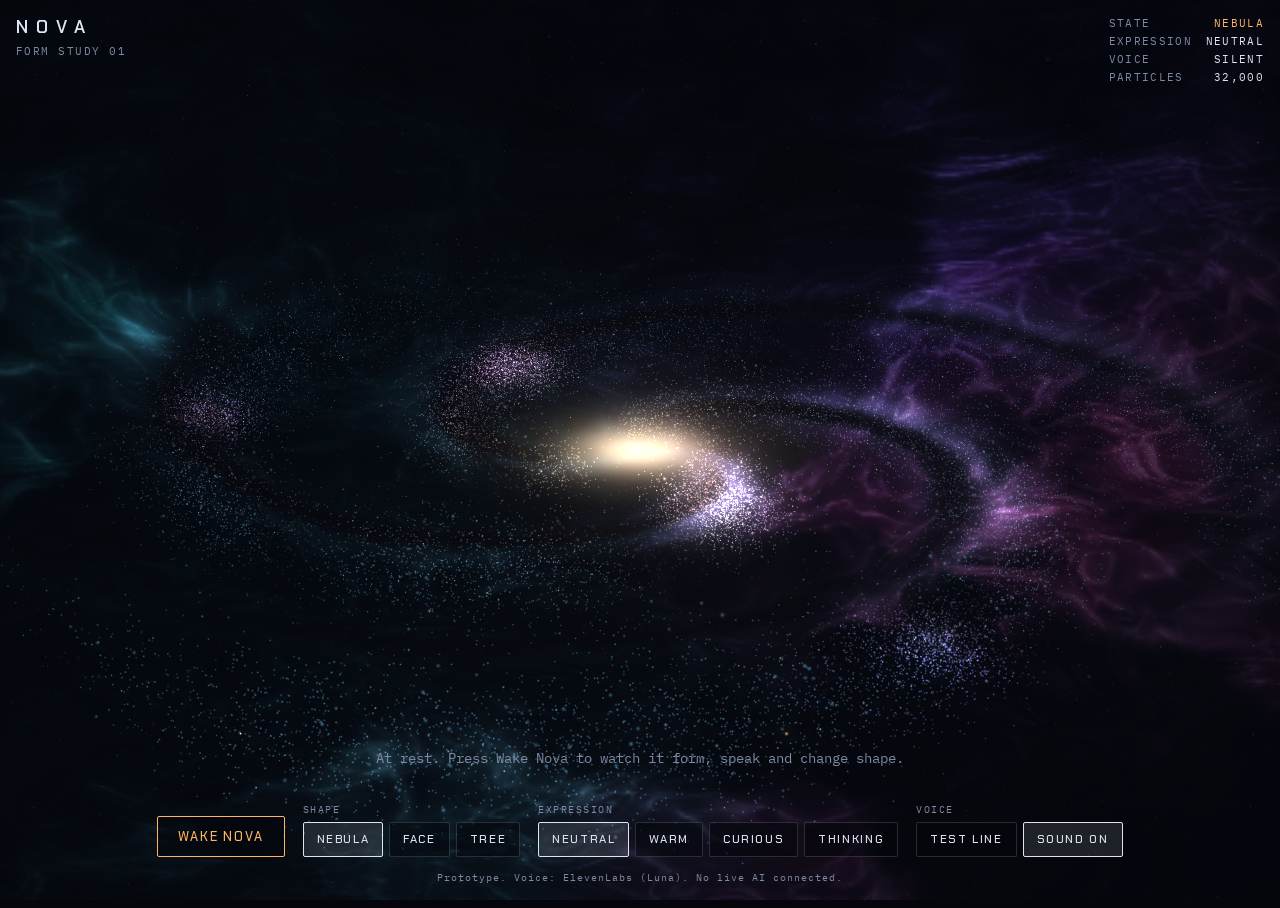
==== index.html @ ddd94b70 "Restore Luna as the voice" ====
<!doctype html>
<html lang="en">
<head>
<meta charset="utf-8">
<meta name="viewport" content="width=device-width, initial-scale=1, viewport-fit=cover">
<title>Nova</title>
<link rel="stylesheet" href="./css/nova.css">
<script type="importmap">
{
  "imports": {
    "three": "./js/vendor/three.module.js",
    "three/addons/": "./js/vendor/addons/"
  }
}
</script>
<script type="module" src="./js/main.js"></script>
</head>
<body>

<canvas id="stage" aria-label="Nova, a cloud of light particles"></canvas>

<header class="hud">
  <p class="mark">NOVA<small>Form study 01</small></p>
  <dl class="readout">
    <div><dt>State</dt><dd id="r-state" class="live">Nebula</dd></div>
    <div><dt>Expression</dt><dd id="r-expr">Neutral</dd></div>
    <div><dt>Voice</dt><dd id="r-voice">Loading</dd></div>
    <div><dt>Particles</dt><dd id="r-n">0</dd></div>
  </dl>
</header>

<section class="bottom">
  <p class="caption rest" id="caption" aria-live="polite">At rest. Press Wake Nova to watch it form, speak and change shape.</p>
  <div class="dock">
    <button id="wake" class="primary" disabled>Wake Nova</button>
    <div class="group" role="group" aria-label="Shape">
      <span>Shape</span>
      <div class="row">
        <button data-mode="nebula" aria-pressed="true">Nebula</button>
        <button data-mode="face" aria-pressed="false">Face</button>
        <button data-mode="tree" aria-pressed="false">Tree</button>
      </div>
    </div>
    <div class="group" role="group" aria-label="Expression">
      <span>Expression</span>
      <div class="row">
        <button data-expr="neutral" aria-pressed="true">Neutral</button>
        <button data-expr="warm" aria-pressed="false">Warm</button>
        <button data-expr="curious" aria-pressed="false">Curious</button>
        <button data-expr="thinking" aria-pressed="false">Thinking</button>
      </div>
    </div>
    <div class="group" role="group" aria-label="Voice">
      <span>Voice</span>
      <div class="row">
        <button id="line" disabled>Test line</button>
        <button id="sound" aria-pressed="true">Sound on</button>
      </div>
    </div>
  </div>
  <p class="note">Prototype. Voice: ElevenLabs (Luna). No live AI connected.</p>
</section>

</body>
</html>
---- css/nova.css ----
@font-face {
  font-family: 'Chakra Petch';
  font-style: normal;
  font-weight: 500;
  font-display: swap;
  src: url('../assets/fonts/chakra-petch-latin-500-normal.woff2') format('woff2');
}

@font-face {
  font-family: 'Chakra Petch';
  font-style: normal;
  font-weight: 600;
  font-display: swap;
  src: url('../assets/fonts/chakra-petch-latin-600-normal.woff2') format('woff2');
}

@font-face {
  font-family: 'IBM Plex Mono';
  font-style: normal;
  font-weight: 400;
  font-display: swap;
  src: url('../assets/fonts/ibm-plex-mono-latin-400-normal.woff2') format('woff2');
}

@font-face {
  font-family: 'IBM Plex Mono';
  font-style: normal;
  font-weight: 500;
  font-display: swap;
  src: url('../assets/fonts/ibm-plex-mono-latin-500-normal.woff2') format('woff2');
}

/* Layout: full-bleed WebGL stage; HUD pinned top, caption + dock stacked at the bottom. Single deliberate dark look (deep space). */
:root {
  --void: #04060c;
  --ink: #dce6f3;
  --dim: #7d8aa3;
  --ember: #ffb562;
  --rule: rgba(220, 230, 243, 0.16);
  --veil: rgba(4, 6, 12, 0.55);
  --display: 'Chakra Petch', 'Avenir Next Condensed', 'Arial Narrow', sans-serif;
  --mono: 'IBM Plex Mono', ui-monospace, Menlo, Consolas, monospace;
  color-scheme: dark;
}
html, body { height: 100%; }
body { background: var(--void); color: var(--ink); font-family: var(--mono); overflow: hidden; }
#stage { position: fixed; inset: 0; width: 100%; height: 100%; display: block; }

.hud {
  position: fixed; left: 0; right: 0;
  top: env(safe-area-inset-top, 0px);
  padding: 16px;
  display: flex; justify-content: space-between; align-items: flex-start; gap: 16px; flex-wrap: wrap;
  pointer-events: none;
}
.mark { font-family: var(--display); font-weight: 600; font-size: 1.1rem; letter-spacing: 0.45em; margin: 0; }
.mark small { display: block; margin-top: 6px; font-family: var(--mono); font-weight: 400; font-size: 0.66rem; letter-spacing: 0.14em; color: var(--dim); text-transform: uppercase; }
.readout { display: grid; grid-template-columns: auto auto; gap: 4px 14px; margin: 0; font-size: 0.68rem; letter-spacing: 0.12em; text-transform: uppercase; }
.readout div { display: contents; }
.readout dt { color: var(--dim); }
.readout dd { margin: 0; text-align: right; font-variant-numeric: tabular-nums; }
.readout dd.live { color: var(--ember); }

.bottom {
  position: fixed; left: 0; right: 0; bottom: 0;
  padding: 0 16px calc(env(safe-area-inset-bottom, 0px) + 16px);
  display: flex; flex-direction: column; align-items: center; gap: 14px;
  pointer-events: none;
}
.caption {
  margin: 0; max-width: 38rem; min-height: 3em;
  text-align: center; font-size: 1rem; line-height: 1.5; text-wrap: balance;
  color: var(--ink);
}
.caption .w { opacity: 0.2; transition: opacity 0.12s linear; }
.caption .w.on { opacity: 1; }
.caption.rest { color: var(--dim); font-size: 0.85rem; }

.dock { display: flex; flex-wrap: wrap; justify-content: center; align-items: flex-end; gap: 10px 18px; pointer-events: auto; }
.group { display: flex; flex-direction: column; gap: 6px; }
.group > span { font-size: 0.6rem; letter-spacing: 0.16em; text-transform: uppercase; color: var(--dim); }
.row { display: flex; flex-wrap: wrap; gap: 6px; }
button {
  font-family: var(--display); font-weight: 500; font-size: 0.72rem; letter-spacing: 0.14em; text-transform: uppercase;
  color: var(--ink); background: var(--veil); border: 1px solid var(--rule); border-radius: 2px;
  padding: 9px 13px; cursor: pointer;
  transition: border-color 0.15s, background 0.15s, color 0.15s;
}
button:hover { border-color: var(--ink); }
button:focus-visible { outline: 2px solid var(--ember); outline-offset: 2px; }
button[aria-pressed="true"] { background: rgba(220, 230, 243, 0.12); border-color: var(--ink); }
button.primary { color: var(--ember); border-color: var(--ember); padding: 11px 20px; font-size: 0.8rem; }
button.primary:hover { background: rgba(255, 181, 98, 0.1); }
.note { margin: 0; font-size: 0.62rem; letter-spacing: 0.1em; color: var(--dim); text-align: center; }

@media (max-width: 560px) {
  .dock { gap: 10px; }
  button { padding: 8px 10px; font-size: 0.66rem; }
  .caption { font-size: 0.92rem; }
}

.tuning {
  position: fixed; z-index: 2;
  top: calc(env(safe-area-inset-top, 0px) + 120px); right: 16px;
  width: 246px; max-width: calc(100vw - 32px);
  border: 1px solid var(--rule); border-radius: 3px;
  background: rgba(4, 6, 12, 0.9); color: var(--ink);
  font-family: var(--mono); font-size: 0.65rem;
}
.tuning > summary {
  padding: 11px 12px; cursor: pointer;
  font-family: var(--display); font-size: 0.75rem;
  letter-spacing: 0.12em; text-transform: uppercase;
}
.tuning > summary::marker { color: var(--ember); }
.tuning > summary:focus-visible,
.tuning input:focus-visible,
.tuning select:focus-visible,
.tuning textarea:focus-visible { outline: 2px solid var(--ember); outline-offset: 2px; }
.tuning-content {
  padding: 0 12px 12px; display: grid; gap: 10px;
  max-height: calc(100dvh - 310px); overflow-y: auto;
  overscroll-behavior: contain;
}
.tuning-control {
  display: grid; grid-template-columns: 1fr auto; gap: 4px 12px;
  align-items: center;
}
.tuning-control output { color: var(--ember); font-variant-numeric: tabular-nums; }
.tuning-control input {
  grid-column: 1 / -1; width: 100%; margin: 0;
  accent-color: var(--ember); cursor: pointer;
}
.tuning-json {
  box-sizing: border-box; display: block; width: 100%; height: 142px;
  resize: none; padding: 8px; border: 1px solid var(--rule); border-radius: 2px;
  background: var(--veil); color: var(--dim);
  font: 0.6rem/1.5 var(--mono); white-space: pre;
}
.tuning-footer { display: flex; align-items: center; gap: 10px; }
.tuning-footer button { padding: 6px 10px; font-size: 0.65rem; }
.tuning-status { color: var(--dim); font-size: 0.6rem; }
.speech-lab { display: grid; grid-template-columns: 1fr auto; gap: 7px; align-items: center; }
.speech-lab label, .speech-lab .tuning-status { grid-column: 1 / -1; }
.speech-lab select {
  min-width: 0; width: 100%; padding: 6px; border: 1px solid var(--rule); border-radius: 2px;
  background: var(--veil); color: var(--ink); font: 0.6rem var(--mono);
}
.speech-lab button { padding: 6px 10px; font-size: 0.65rem; }
.speech-lab button:disabled, .speech-lab select:disabled { opacity: 0.5; cursor: default; }

@media (max-width: 560px) {
  .tuning { right: 12px; width: 220px; max-width: calc(100vw - 24px); }
  .tuning > summary { padding: 9px 10px; font-size: 0.68rem; }
  .tuning-content { max-height: min(290px, calc(100dvh - 350px)); gap: 7px; padding: 0 10px 10px; }
  .tuning-json { height: 110px; }
}
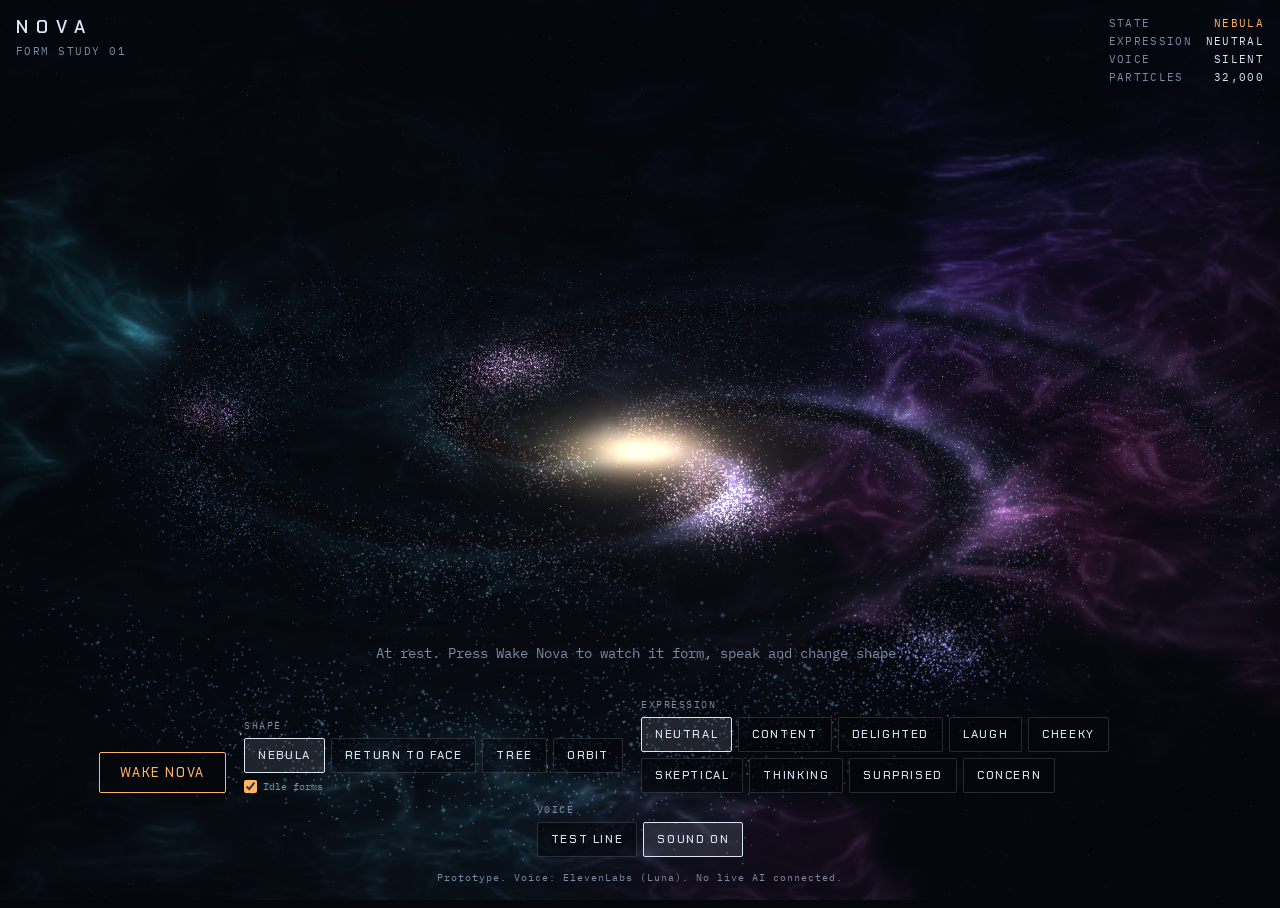
==== commit 3e3ba4ab: "Add orbital idle form with interruptible face return" ====
--- a/index.html
+++ b/index.html
@@ -37,9 +37,11 @@
       <span>Shape</span>
       <div class="row">
         <button data-mode="nebula" aria-pressed="true">Nebula</button>
-        <button data-mode="face" aria-pressed="false">Face</button>
+        <button data-mode="face" aria-pressed="false">Return to face</button>
         <button data-mode="tree" aria-pressed="false">Tree</button>
+        <button data-mode="orbit" aria-pressed="false">Orbit</button>
       </div>
+      <label class="idle-forms-toggle"><input id="idle-forms" type="checkbox" checked> Idle forms</label>
     </div>
     <div class="group" role="group" aria-label="Expression">
       <span>Expression</span>
--- a/css/nova.css
+++ b/css/nova.css
@@ -72,6 +72,19 @@
   text-align: center; font-size: 1rem; line-height: 1.5; text-wrap: balance;
   color: var(--ink);
 }
+/* The orbital preview leaves the form clear, including on narrow screens. */
+.orbit-preview .caption,
+.orbit-preview .note,
+.orbit-preview #wake,
+.orbit-preview .group[aria-label="Expression"],
+.orbit-preview .group[aria-label="Voice"],
+.orbit-preview [data-mode="nebula"],
+.orbit-preview [data-mode="tree"] { display: none; }
+.orbit-preview .group[aria-label="Shape"] { align-items: center; gap: 10px; }
+.orbit-preview .group[aria-label="Shape"] > span { display: none; }
+
+/* Keep live speech text clear of the face; retain connection/status messages. */
+.live-chat .caption:not(.rest) { display: none; }
 .caption .w { opacity: 0.2; transition: opacity 0.12s linear; }
 .caption .w.on { opacity: 1; }
 .caption.rest { color: var(--dim); font-size: 0.85rem; }
@@ -80,6 +93,19 @@
 .group { display: flex; flex-direction: column; gap: 6px; }
 .group > span { font-size: 0.6rem; letter-spacing: 0.16em; text-transform: uppercase; color: var(--dim); }
 .row { display: flex; flex-wrap: wrap; gap: 6px; }
+.idle-forms-toggle { display: flex; align-items: center; gap: 6px; font-size: 0.65rem; color: var(--dim); }
+.idle-forms-toggle input { margin: 0; accent-color: var(--ember); }
+.idle-forms-toggle input:focus-visible { outline: 2px solid var(--ember); outline-offset: 3px; }
+.live-group input {
+  box-sizing: border-box; width: 150px; min-width: 0; padding: 9px;
+  font: 0.72rem var(--mono); color: var(--ink); background: var(--veil);
+  border: 1px solid var(--rule); border-radius: 2px;
+}
+.live-group input:focus-visible { outline: 2px solid var(--ember); outline-offset: 2px; }
+.live-group button:disabled { opacity: 0.5; cursor: default; }
+.live-capture { align-items: center; }
+.live-capture label { display: flex; align-items: center; gap: 6px; }
+.live-capture input { width: auto; padding: 0; }
 button {
   font-family: var(--display); font-weight: 500; font-size: 0.72rem; letter-spacing: 0.14em; text-transform: uppercase;
   color: var(--ink); background: var(--veil); border: 1px solid var(--rule); border-radius: 2px;
@@ -140,7 +166,7 @@
 .tuning-footer { display: flex; align-items: center; gap: 10px; }
 .tuning-footer button { padding: 6px 10px; font-size: 0.65rem; }
 .tuning-status { color: var(--dim); font-size: 0.6rem; }
-.speech-lab { display: grid; grid-template-columns: 1fr auto; gap: 7px; align-items: center; }
+.speech-lab { display: grid; grid-template-columns: 1fr auto; gap: 7px; align-items: center; min-width: 0; }
 .speech-lab label, .speech-lab .tuning-status { grid-column: 1 / -1; }
 .speech-lab select {
   min-width: 0; width: 100%; padding: 6px; border: 1px solid var(--rule); border-radius: 2px;
@@ -148,6 +174,7 @@
 }
 .speech-lab button { padding: 6px 10px; font-size: 0.65rem; }
 .speech-lab button:disabled, .speech-lab select:disabled { opacity: 0.5; cursor: default; }
+.speech-lab-capture-file { grid-column: 1 / -1; width: 100%; min-width: 0; }
 
 @media (max-width: 560px) {
   .tuning { right: 12px; width: 220px; max-width: calc(100vw - 24px); }
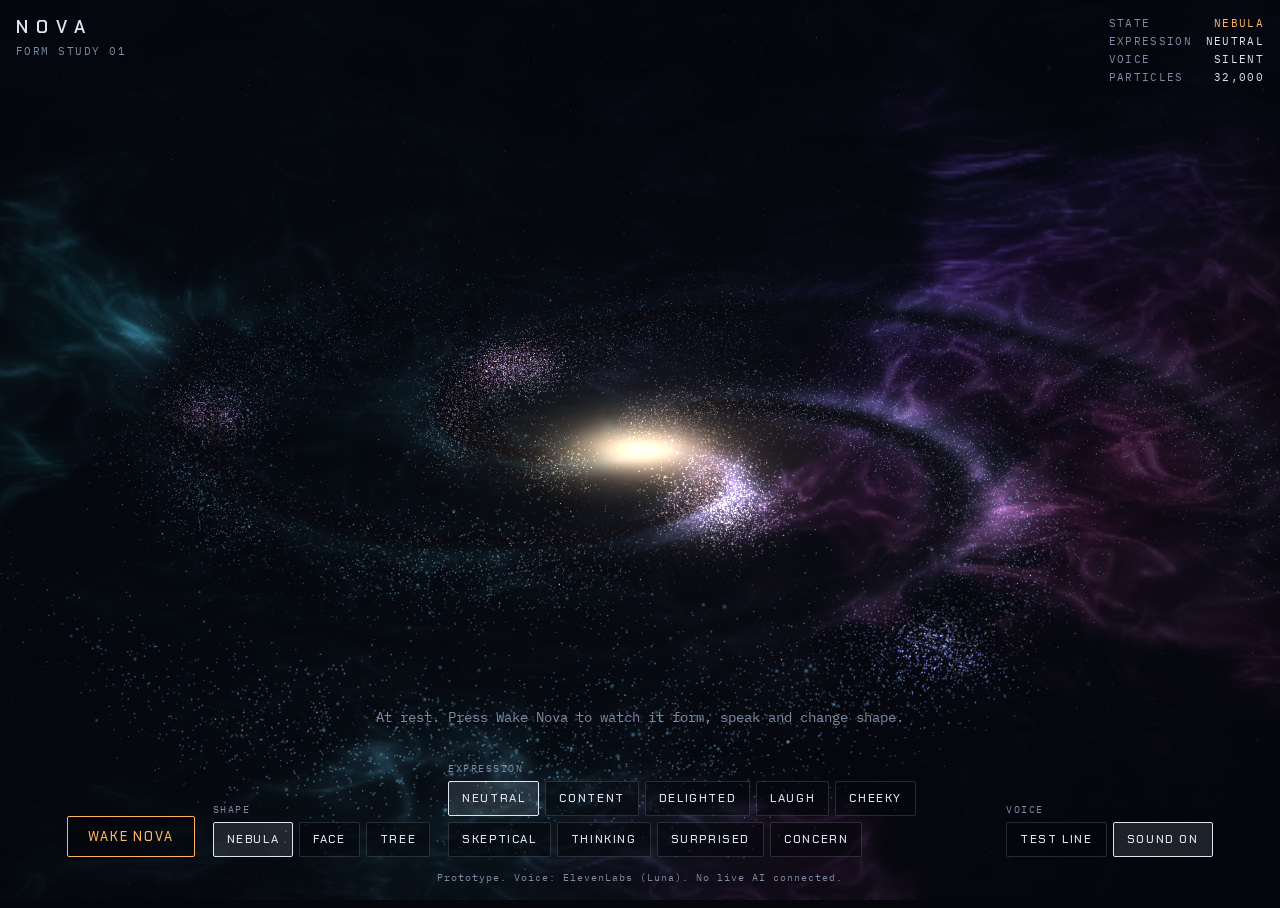
==== commit e7c66599: "Separate orbital study from voice and strengthen cool star core" ====
--- a/index.html
+++ b/index.html
@@ -37,11 +37,9 @@
       <span>Shape</span>
       <div class="row">
         <button data-mode="nebula" aria-pressed="true">Nebula</button>
-        <button data-mode="face" aria-pressed="false">Return to face</button>
+        <button data-mode="face" aria-pressed="false">Face</button>
         <button data-mode="tree" aria-pressed="false">Tree</button>
-        <button data-mode="orbit" aria-pressed="false">Orbit</button>
       </div>
-      <label class="idle-forms-toggle"><input id="idle-forms" type="checkbox" checked> Idle forms</label>
     </div>
     <div class="group" role="group" aria-label="Expression">
       <span>Expression</span>
--- a/css/nova.css
+++ b/css/nova.css
@@ -72,17 +72,6 @@
   text-align: center; font-size: 1rem; line-height: 1.5; text-wrap: balance;
   color: var(--ink);
 }
-/* The orbital preview leaves the form clear, including on narrow screens. */
-.orbit-preview .caption,
-.orbit-preview .note,
-.orbit-preview #wake,
-.orbit-preview .group[aria-label="Expression"],
-.orbit-preview .group[aria-label="Voice"],
-.orbit-preview [data-mode="nebula"],
-.orbit-preview [data-mode="tree"] { display: none; }
-.orbit-preview .group[aria-label="Shape"] { align-items: center; gap: 10px; }
-.orbit-preview .group[aria-label="Shape"] > span { display: none; }
-
 /* Keep live speech text clear of the face; retain connection/status messages. */
 .live-chat .caption:not(.rest) { display: none; }
 .caption .w { opacity: 0.2; transition: opacity 0.12s linear; }
@@ -93,9 +82,6 @@
 .group { display: flex; flex-direction: column; gap: 6px; }
 .group > span { font-size: 0.6rem; letter-spacing: 0.16em; text-transform: uppercase; color: var(--dim); }
 .row { display: flex; flex-wrap: wrap; gap: 6px; }
-.idle-forms-toggle { display: flex; align-items: center; gap: 6px; font-size: 0.65rem; color: var(--dim); }
-.idle-forms-toggle input { margin: 0; accent-color: var(--ember); }
-.idle-forms-toggle input:focus-visible { outline: 2px solid var(--ember); outline-offset: 3px; }
 .live-group input {
   box-sizing: border-box; width: 150px; min-width: 0; padding: 9px;
   font: 0.72rem var(--mono); color: var(--ink); background: var(--veil);
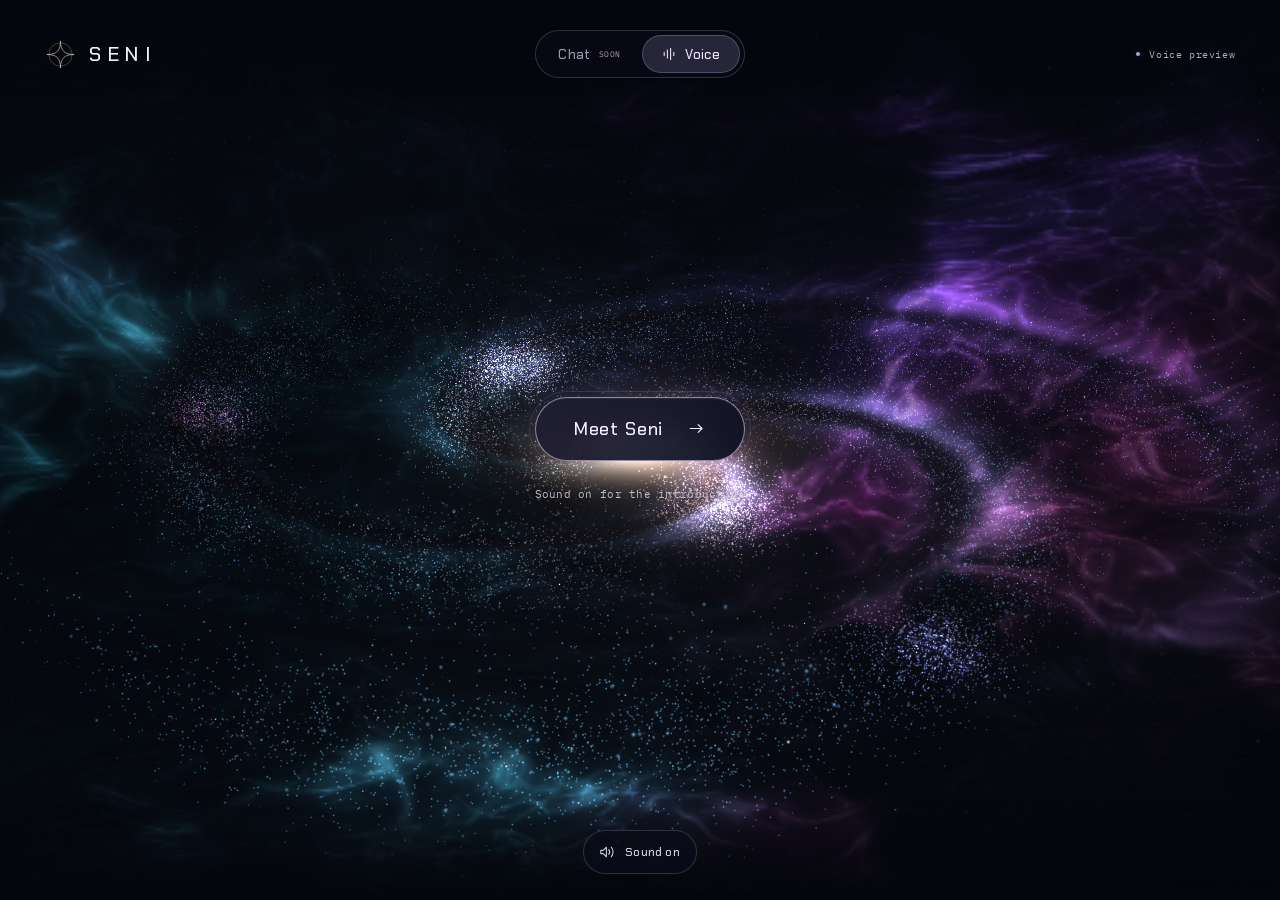
==== commit 704d1d84: "Build Seni voice landing experience" ====
--- a/index.html
+++ b/index.html
@@ -1,65 +1,65 @@
 <!doctype html>
 <html lang="en">
 <head>
-<meta charset="utf-8">
-<meta name="viewport" content="width=device-width, initial-scale=1, viewport-fit=cover">
-<title>Nova</title>
-<link rel="stylesheet" href="./css/nova.css">
-<script type="importmap">
-{
-  "imports": {
-    "three": "./js/vendor/three.module.js",
-    "three/addons/": "./js/vendor/addons/"
-  }
-}
-</script>
-<script type="module" src="./js/main.js"></script>
+  <meta charset="utf-8">
+  <meta name="viewport" content="width=device-width, initial-scale=1, viewport-fit=cover">
+  <meta name="theme-color" content="#04060c">
+  <meta name="description" content="Meet Seni, a voice and a cloud of light.">
+  <title>Seni · A presence in the light</title>
+  <link rel="stylesheet" href="./css/landing.css">
+  <script type="importmap">
+    { "imports": { "three": "./js/vendor/three.module.js", "three/addons/": "./js/vendor/addons/" } }
+  </script>
+  <script type="module" src="./js/landing.js"></script>
 </head>
-<body>
-
-<canvas id="stage" aria-label="Nova, a cloud of light particles"></canvas>
-
-<header class="hud">
-  <p class="mark">NOVA<small>Form study 01</small></p>
-  <dl class="readout">
-    <div><dt>State</dt><dd id="r-state" class="live">Nebula</dd></div>
-    <div><dt>Expression</dt><dd id="r-expr">Neutral</dd></div>
-    <div><dt>Voice</dt><dd id="r-voice">Loading</dd></div>
-    <div><dt>Particles</dt><dd id="r-n">0</dd></div>
-  </dl>
-</header>
-
-<section class="bottom">
-  <p class="caption rest" id="caption" aria-live="polite">At rest. Press Wake Nova to watch it form, speak and change shape.</p>
-  <div class="dock">
-    <button id="wake" class="primary" disabled>Wake Nova</button>
-    <div class="group" role="group" aria-label="Shape">
-      <span>Shape</span>
-      <div class="row">
-        <button data-mode="nebula" aria-pressed="true">Nebula</button>
-        <button data-mode="face" aria-pressed="false">Face</button>
-        <button data-mode="tree" aria-pressed="false">Tree</button>
-      </div>
+<body data-phase="booting">
+  <canvas id="stage" aria-label="A living nebula of light, becoming Seni's face"></canvas>
+  <header class="masthead">
+    <div class="wordmark" aria-label="Seni">
+      <svg class="brand-symbol" viewBox="0 0 32 32" aria-hidden="true"><path d="M16 2C16 12 12 16 2 16c10 0 14 4 14 14 0-10 4-14 14-14C20 16 16 12 16 2Z"/><circle cx="16" cy="16" r="12"/></svg>
+      <span>SENI</span>
     </div>
-    <div class="group" role="group" aria-label="Expression">
-      <span>Expression</span>
-      <div class="row">
-        <button data-expr="neutral" aria-pressed="true">Neutral</button>
-        <button data-expr="warm" aria-pressed="false">Warm</button>
-        <button data-expr="curious" aria-pressed="false">Curious</button>
-        <button data-expr="thinking" aria-pressed="false">Thinking</button>
-      </div>
+    <div class="mode-switch" role="group" aria-label="Conversation mode">
+      <button class="mode-option" type="button" disabled aria-pressed="false" title="Chat is coming soon">Chat <span class="soon">Soon</span></button>
+      <button class="mode-option is-selected" type="button" aria-pressed="true" aria-label="Voice mode">
+        <svg viewBox="0 0 20 20" aria-hidden="true"><path d="M4 8v4m4-7v10m4-12v14m4-9v4"/></svg>Voice
+      </button>
     </div>
-    <div class="group" role="group" aria-label="Voice">
-      <span>Voice</span>
-      <div class="row">
-        <button id="line" disabled>Test line</button>
-        <button id="sound" aria-pressed="true">Sound on</button>
-      </div>
+    <p class="preview-label"><span aria-hidden="true"></span>Voice preview</p>
+  </header>
+  <main class="experience" aria-label="Meet Seni">
+    <h1 class="sr-only">Meet Seni</h1>
+    <div class="arrival" id="arrival">
+      <button class="meet-button" id="meet" type="button" disabled>
+        <span id="meet-label">Meet Seni</span>
+        <svg viewBox="0 0 24 24" aria-hidden="true"><path d="M4 12h15m-5-5 5 5-5 5"/></svg>
+      </button>
+      <p class="entry-hint" id="entry-hint">Preparing Seni…</p>
+      <p class="entry-error" id="entry-error" role="alert" hidden></p>
     </div>
-  </div>
-  <p class="note">Prototype. Voice: ElevenLabs (Luna). No live AI connected.</p>
-</section>
-
+  </main>
+  <footer class="experience-footer">
+    <div class="presence" id="presence" hidden>
+      <span class="presence-line" aria-hidden="true"></span>
+      <p id="presence-title">Seni is here</p>
+      <p class="presence-note" id="presence-note">Live conversation is coming soon</p>
+    </div>
+    <div class="voice-controls" role="group" aria-label="Voice controls">
+      <button class="quiet-button" id="return" type="button" aria-label="Return to nebula" hidden>
+        <svg viewBox="0 0 20 20" aria-hidden="true"><path d="M7 5 2 10l5 5M3 10h9a5 5 0 0 0 0-10" transform="translate(0 3) scale(.85)"/></svg>
+        <span class="control-full">Return to nebula</span><span class="control-short" aria-hidden="true">Return</span>
+      </button>
+      <button class="quiet-button" id="replay" type="button" aria-label="Replay introduction" hidden>
+        <svg viewBox="0 0 20 20" aria-hidden="true"><path d="M4 7a6 6 0 1 1 0 6M4 3v4h4"/></svg>
+        <span class="control-full">Replay introduction</span><span class="control-short" aria-hidden="true">Replay</span>
+      </button>
+      <button class="quiet-button sound-button" id="sound" type="button" aria-pressed="false" aria-label="Mute sound" disabled>
+        <svg viewBox="0 0 20 20" aria-hidden="true"><path d="m8 4-4 4H1v4h3l4 4V4Z"/><g class="sound-waves"><path d="M11 7a5 5 0 0 1 0 6m3-9a9 9 0 0 1 0 12"/></g><path class="sound-cross" d="m12 7 6 6m0-6-6 6"/></svg>
+        <span id="sound-label">Sound on</span>
+      </button>
+    </div>
+    <p class="sr-only" id="status" role="status" aria-live="polite">Preparing Seni.</p>
+  </footer>
+  <noscript><p class="no-script">Seni needs JavaScript to bring her particles to life.</p></noscript>
 </body>
 </html>
--- a/css/landing.css
+++ b/css/landing.css
@@ -0,0 +1,121 @@
+@font-face {
+  font-family: 'Chakra Petch'; font-style: normal; font-weight: 500; font-display: swap;
+  src: url('../assets/fonts/chakra-petch-latin-500-normal.woff2') format('woff2');
+}
+@font-face {
+  font-family: 'Chakra Petch'; font-style: normal; font-weight: 600; font-display: swap;
+  src: url('../assets/fonts/chakra-petch-latin-600-normal.woff2') format('woff2');
+}
+@font-face {
+  font-family: 'IBM Plex Mono'; font-style: normal; font-weight: 400; font-display: swap;
+  src: url('../assets/fonts/ibm-plex-mono-latin-400-normal.woff2') format('woff2');
+}
+:root {
+  color-scheme: dark; --void: #04060c; --light: #edf0f8; --soft: #a9afc3;
+  --violet: #d9c8fc; --border: rgb(215 218 245 / 18%);
+  --display: 'Chakra Petch', 'Avenir Next', sans-serif;
+  --mono: 'IBM Plex Mono', ui-monospace, monospace; font-synthesis: none;
+}
+*, *::before, *::after { box-sizing: border-box; }
+html, body { margin: 0; width: 100%; height: 100%; overflow: hidden; }
+body { color: var(--light); background: var(--void); font-family: var(--display); }
+button { font: inherit; color: inherit; cursor: pointer; -webkit-tap-highlight-color: transparent; }
+button:disabled { cursor: default; }
+button:focus-visible { outline: 2px solid var(--violet); outline-offset: 5px; }
+button svg { width: 20px; height: 20px; fill: none; stroke: currentColor; stroke-width: 1.35; stroke-linecap: round; stroke-linejoin: round; flex: 0 0 auto; }
+[hidden] { display: none !important; }
+#stage { position: fixed; inset: 0; width: 100%; height: 100%; display: block; }
+.masthead {
+  position: fixed; z-index: 2; inset: 0 0 auto;
+  padding: calc(30px + env(safe-area-inset-top, 0px)) clamp(22px, 3.5vw, 56px) 18px;
+  display: grid; grid-template-columns: 1fr auto 1fr; align-items: center; gap: 20px;
+  pointer-events: none; background: linear-gradient(var(--void), rgb(4 6 12 / 45%) 60%, transparent);
+}
+.wordmark { display: flex; align-items: center; gap: 13px; font-size: 20px; font-weight: 500; letter-spacing: .34em; }
+.brand-symbol { width: 31px; height: 31px; fill: none; stroke: #d7c6ac; stroke-width: .7; }
+.brand-symbol circle { stroke-opacity: .42; }
+.mode-switch { display: flex; align-items: center; gap: 3px; padding: 4px; border: 1px solid var(--border); border-radius: 40px; background: rgb(8 10 21 / 88%); pointer-events: auto; }
+.mode-option {
+  min-width: 98px; min-height: 38px; padding: 8px 17px; border: 1px solid transparent;
+  border-radius: 30px; background: transparent; display: flex; justify-content: center;
+  align-items: center; gap: 8px; font-size: 13px; font-weight: 500; letter-spacing: .025em;
+}
+.mode-option:disabled { color: #9799ad; }
+.mode-option.is-selected { background: #272638; border-color: rgb(216 200 248 / 24%); color: #ece3ff; }
+.mode-option svg { width: 16px; height: 16px; }
+.soon { font: 8px var(--mono); text-transform: uppercase; letter-spacing: .07em; color: #aca5bb; }
+.preview-label { justify-self: end; display: flex; align-items: center; gap: 9px; margin: 0; font: 10px var(--mono); color: var(--soft); letter-spacing: .06em; }
+.preview-label > span { width: 4px; height: 4px; background: #b3a0da; border-radius: 50%; box-shadow: 0 0 8px rgb(180 150 242 / 24%); }
+.experience { position: fixed; inset: 0; display: grid; place-items: center; pointer-events: none; }
+.arrival { display: flex; flex-direction: column; align-items: center; width: min(360px, calc(100vw - 48px)); pointer-events: auto; text-align: center; }
+.meet-button {
+  position: relative; display: inline-flex; align-items: center; justify-content: center; gap: 24px;
+  min-width: 210px; min-height: 64px; padding: 18px 29px; color: #f4eeff;
+  font-size: 18px; font-weight: 500; letter-spacing: .045em;
+  border: 1px solid rgb(226 211 255 / 58%); border-radius: 80px;
+  background: linear-gradient(120deg, #211e33ed, #0f1325f5);
+  box-shadow: 0 0 44px rgb(139 98 209 / 16%), inset 0 1px 0 rgb(255 255 255 / 8%);
+  transition: background .2s, border-color .2s, box-shadow .2s, transform .2s;
+}
+.meet-button::before { content: ''; position: absolute; inset: -7px; border: 1px solid rgb(214 185 253 / 14%); border-radius: inherit; pointer-events: none; }
+.meet-button:not(:disabled):hover { border-color: #efe3ff; transform: translateY(-2px); box-shadow: 0 0 50px rgb(155 109 228 / 25%), inset 0 1px 0 rgb(255 255 255 / 12%); }
+.meet-button:active { transform: translateY(0); }
+.meet-button:disabled { color: #b7b0c5; border-color: rgb(226 211 255 / 30%); }
+.meet-button svg { width: 19px; height: 19px; }
+.entry-hint { margin: 25px 0 0; font: 11px/1.6 var(--mono); color: #c0bbcf; letter-spacing: .025em; text-shadow: 0 1px 8px #04060c; }
+.entry-error { margin: 14px 0 0; max-width: 310px; font: 12px/1.7 var(--mono); color: #e5c2b0; background: rgb(4 6 12 / 80%); padding: 8px 12px; border-radius: 8px; }
+.experience-footer {
+  position: fixed; z-index: 2; inset: auto 0 0;
+  padding: 25px 20px calc(26px + env(safe-area-inset-bottom, 0px));
+  display: flex; flex-direction: column; align-items: center; gap: 18px; pointer-events: none;
+  background: linear-gradient(transparent, rgb(4 6 12 / 65%) 55%, var(--void));
+}
+.presence { text-align: center; }
+.presence-line { display: block; width: 26px; height: 1px; margin: 0 auto 12px; background: #cfc0e8; box-shadow: 0 0 12px rgb(195 163 246 / 40%); }
+.presence p { margin: 0; font-size: 15px; letter-spacing: .04em; font-weight: 500; }
+.presence .presence-note { margin-top: 7px; color: var(--soft); font: 10px/1.6 var(--mono); letter-spacing: .01em; }
+.voice-controls { display: flex; justify-content: center; align-items: center; flex-wrap: wrap; gap: 8px 12px; pointer-events: auto; }
+.quiet-button {
+  display: inline-flex; align-items: center; justify-content: center; gap: 9px;
+  min-height: 44px; padding: 11px 16px; border-radius: 30px; border: 1px solid var(--border);
+  background: rgb(10 13 25 / 88%); font-size: 12px; letter-spacing: .015em; color: #cbd0e0;
+  transition: border-color .15s, color .15s, background .15s;
+}
+.quiet-button:hover { color: white; background: #202032; border-color: #8f80a7; }
+.quiet-button:disabled { color: #747988; opacity: .65; }
+.quiet-button svg { width: 16px; height: 16px; }
+.control-short { display: none; }
+.sound-cross { display: none; }
+.sound-button[aria-pressed="true"] .sound-waves { display: none; }
+.sound-button[aria-pressed="true"] .sound-cross { display: block; }
+.sr-only { position: absolute; width: 1px; height: 1px; padding: 0; margin: -1px; overflow: hidden; clip-path: inset(50%); white-space: nowrap; border: 0; }
+.no-script { position: fixed; top: 40%; width: 100%; padding: 24px; text-align: center; background: #04060c; }
+@media (max-width: 620px) {
+  .masthead { padding-top: calc(23px + env(safe-area-inset-top, 0px)); gap: 24px 8px; grid-template-columns: 1fr 1fr; }
+  .wordmark { gap: 10px; font-size: 17px; }
+  .brand-symbol { width: 26px; height: 26px; }
+  .preview-label { font-size: 9px; }
+  .mode-switch { grid-column: 1 / -1; grid-row: 2; justify-self: center; }
+  .meet-button { min-width: 196px; min-height: 62px; font-size: 17px; }
+  .experience-footer { gap: 16px; padding-bottom: calc(20px + env(safe-area-inset-bottom, 0px)); }
+  .voice-controls { max-width: 380px; gap: 8px; }
+  .quiet-button { padding: 10px 11px; font-size: 11px; }
+  .control-full { display: none; }
+  .control-short { display: inline; }
+  .presence .presence-note { font-size: 9px; }
+}
+@media (max-height: 530px) and (min-width: 621px) {
+  .masthead { padding-top: calc(14px + env(safe-area-inset-top, 0px)); }
+  .experience-footer { padding-bottom: calc(12px + env(safe-area-inset-bottom, 0px)); gap: 10px; }
+  .presence-line { display: none; }
+}
+@media (max-height: 530px) and (max-width: 620px) {
+  .masthead { gap: 12px 8px; padding-top: calc(12px + env(safe-area-inset-top, 0px)); }
+  .experience-footer { gap: 9px; padding-bottom: calc(10px + env(safe-area-inset-bottom, 0px)); }
+  .presence-line { display: none; }
+  .entry-hint { margin-top: 18px; }
+}
+@media (prefers-reduced-motion: reduce) {
+  *, *::before, *::after { transition: none !important; }
+  .meet-button:not(:disabled):hover { transform: none; }
+}
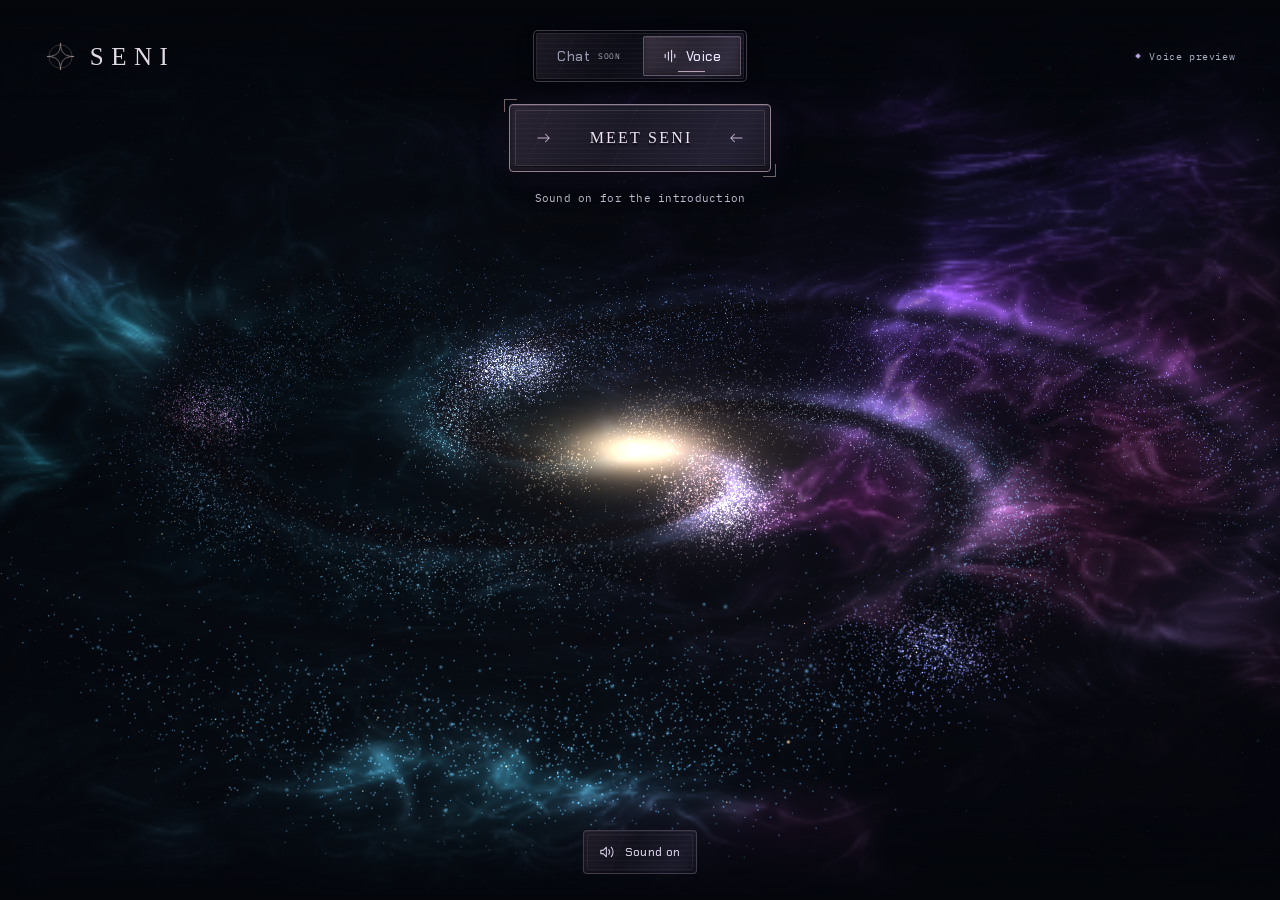
==== commit 8b230c85: "Checkpoint temple styling and clear nebula landing layout" ====
--- a/index.html
+++ b/index.html
@@ -31,8 +31,9 @@
     <h1 class="sr-only">Meet Seni</h1>
     <div class="arrival" id="arrival">
       <button class="meet-button" id="meet" type="button" disabled>
+        <svg viewBox="0 0 24 24" aria-hidden="true"><path d="M4 12h15m-5-5 5 5-5 5"/></svg>
         <span id="meet-label">Meet Seni</span>
-        <svg viewBox="0 0 24 24" aria-hidden="true"><path d="M4 12h15m-5-5 5 5-5 5"/></svg>
+        <svg viewBox="0 0 24 24" aria-hidden="true"><path d="M20 12H5m5-5-5 5 5 5"/></svg>
       </button>
       <p class="entry-hint" id="entry-hint">Preparing Seni…</p>
       <p class="entry-error" id="entry-error" role="alert" hidden></p>
--- a/css/landing.css
+++ b/css/landing.css
@@ -12,9 +12,15 @@
 }
 :root {
   color-scheme: dark; --void: #04060c; --light: #edf0f8; --soft: #a9afc3;
-  --violet: #d9c8fc; --border: rgb(215 218 245 / 18%);
+  --violet: #d9c8fc; --border: rgb(166 150 171 / 28%);
+  --bronze: #aa9695; --engraving: rgb(174 149 153 / 22%);
+  --inscription: 'Palatino Linotype', 'Palatino', 'Book Antiqua', Georgia, serif;
   --display: 'Chakra Petch', 'Avenir Next', sans-serif;
   --mono: 'IBM Plex Mono', ui-monospace, monospace; font-synthesis: none;
+  /* Static mineral striations: texture stays local to the controls. */
+  --patina: repeating-linear-gradient(0deg, transparent 0 2px, rgb(208 194 217 / 3%) 2px 3px, transparent 3px 5px),
+    repeating-linear-gradient(113deg, transparent 0 38px, rgb(179 155 166 / 4%) 39px, transparent 40px 79px),
+    linear-gradient(125deg, rgb(145 113 133 / 13%), transparent 42%, rgb(102 93 147 / 12%) 80%, transparent);
 }
 *, *::before, *::after { box-sizing: border-box; }
 html, body { margin: 0; width: 100%; height: 100%; overflow: hidden; }
@@ -26,43 +32,67 @@
 [hidden] { display: none !important; }
 #stage { position: fixed; inset: 0; width: 100%; height: 100%; display: block; }
 .masthead {
-  position: fixed; z-index: 2; inset: 0 0 auto;
+  position: relative; z-index: 2;
   padding: calc(30px + env(safe-area-inset-top, 0px)) clamp(22px, 3.5vw, 56px) 18px;
   display: grid; grid-template-columns: 1fr auto 1fr; align-items: center; gap: 20px;
   pointer-events: none; background: linear-gradient(var(--void), rgb(4 6 12 / 45%) 60%, transparent);
 }
-.wordmark { display: flex; align-items: center; gap: 13px; font-size: 20px; font-weight: 500; letter-spacing: .34em; }
-.brand-symbol { width: 31px; height: 31px; fill: none; stroke: #d7c6ac; stroke-width: .7; }
+.wordmark { display: flex; align-items: center; gap: 14px; font: 400 25px/1 var(--inscription); letter-spacing: .3em; color: #e1d9e7; text-shadow: 0 1px 0 #000; }
+.brand-symbol { width: 31px; height: 31px; fill: none; stroke: var(--bronze); stroke-width: .7; }
 .brand-symbol circle { stroke-opacity: .42; }
-.mode-switch { display: flex; align-items: center; gap: 3px; padding: 4px; border: 1px solid var(--border); border-radius: 40px; background: rgb(8 10 21 / 88%); pointer-events: auto; }
+.mode-switch {
+  display: flex; align-items: center; gap: 4px; padding: 5px;
+  border: 1px solid var(--border); border-radius: 5px;
+  background-color: #0c0d16; background-image: var(--patina); pointer-events: auto;
+  box-shadow: inset 0 0 0 2px #06070d, inset 0 0 0 3px rgb(174 149 153 / 9%), 0 5px 16px rgb(0 0 0 / 25%);
+}
 .mode-option {
-  min-width: 98px; min-height: 38px; padding: 8px 17px; border: 1px solid transparent;
-  border-radius: 30px; background: transparent; display: flex; justify-content: center;
-  align-items: center; gap: 8px; font-size: 13px; font-weight: 500; letter-spacing: .025em;
+  position: relative; min-width: 98px; min-height: 40px; padding: 8px 17px; border: 1px solid transparent;
+  border-radius: 2px; background: transparent; display: flex; justify-content: center;
+  align-items: center; gap: 8px; font-size: 13px; font-weight: 500; letter-spacing: .035em;
 }
 .mode-option:disabled { color: #9799ad; }
-.mode-option.is-selected { background: #272638; border-color: rgb(216 200 248 / 24%); color: #ece3ff; }
+.mode-option.is-selected {
+  background-color: #292532; background-image: var(--patina);
+  border-color: rgb(185 164 190 / 35%); color: #ece3ff;
+  box-shadow: inset 0 1px 0 rgb(222 202 227 / 9%), inset 0 -2px 5px rgb(0 0 0 / 35%);
+}
+.mode-option.is-selected::after { content: ''; position: absolute; bottom: 3px; left: 36%; right: 36%; height: 1px; background: #b9a3b4; box-shadow: 0 0 7px rgb(176 137 210 / 40%); pointer-events: none; }
 .mode-option svg { width: 16px; height: 16px; }
 .soon { font: 8px var(--mono); text-transform: uppercase; letter-spacing: .07em; color: #aca5bb; }
 .preview-label { justify-self: end; display: flex; align-items: center; gap: 9px; margin: 0; font: 10px var(--mono); color: var(--soft); letter-spacing: .06em; }
-.preview-label > span { width: 4px; height: 4px; background: #b3a0da; border-radius: 50%; box-shadow: 0 0 8px rgb(180 150 242 / 24%); }
-.experience { position: fixed; inset: 0; display: grid; place-items: center; pointer-events: none; }
+.preview-label > span { width: 4px; height: 4px; background: #b3a0da; transform: rotate(45deg); box-shadow: 0 0 8px rgb(180 150 242 / 24%); }
+.experience { position: relative; z-index: 1; display: grid; justify-items: center; padding-top: 4px; pointer-events: none; }
 .arrival { display: flex; flex-direction: column; align-items: center; width: min(360px, calc(100vw - 48px)); pointer-events: auto; text-align: center; }
 .meet-button {
-  position: relative; display: inline-flex; align-items: center; justify-content: center; gap: 24px;
-  min-width: 210px; min-height: 64px; padding: 18px 29px; color: #f4eeff;
-  font-size: 18px; font-weight: 500; letter-spacing: .045em;
-  border: 1px solid rgb(226 211 255 / 58%); border-radius: 80px;
-  background: linear-gradient(120deg, #211e33ed, #0f1325f5);
-  box-shadow: 0 0 44px rgb(139 98 209 / 16%), inset 0 1px 0 rgb(255 255 255 / 8%);
-  transition: background .2s, border-color .2s, box-shadow .2s, transform .2s;
+  position: relative; display: inline-grid; grid-template-columns: 18px minmax(0, 1fr) 18px; align-items: center; gap: 16px;
+  min-width: 262px; min-height: 68px; padding: 21px 25px; color: #eee4f2;
+  font: 400 16px/1.2 var(--inscription); text-transform: uppercase; letter-spacing: .14em;
+  border: 1px solid #92808f; border-radius: 4px;
+  background-color: #1b1926; background-image: var(--patina);
+  text-shadow: 0 2px 2px #07060c;
+  box-shadow: 0 5px 20px rgb(0 0 0 / 36%), 0 0 36px rgb(139 98 209 / 12%), inset 0 1px 0 rgb(223 202 224 / 17%), inset 0 -3px 6px rgb(0 0 0 / 48%);
+  transition: background-color .2s, border-color .2s, box-shadow .2s, color .2s;
 }
-.meet-button::before { content: ''; position: absolute; inset: -7px; border: 1px solid rgb(214 185 253 / 14%); border-radius: inherit; pointer-events: none; }
-.meet-button:not(:disabled):hover { border-color: #efe3ff; transform: translateY(-2px); box-shadow: 0 0 50px rgb(155 109 228 / 25%), inset 0 1px 0 rgb(255 255 255 / 12%); }
-.meet-button:active { transform: translateY(0); }
-.meet-button:disabled { color: #b7b0c5; border-color: rgb(226 211 255 / 30%); }
-.meet-button svg { width: 19px; height: 19px; }
-.entry-hint { margin: 25px 0 0; font: 11px/1.6 var(--mono); color: #c0bbcf; letter-spacing: .025em; text-shadow: 0 1px 8px #04060c; }
+.meet-button::before { content: ''; position: absolute; inset: 5px; border: 1px solid var(--engraving); border-radius: 1px; box-shadow: 0 1px 0 rgb(0 0 0 / 50%); pointer-events: none; }
+.meet-button::after {
+  content: ''; position: absolute; inset: -6px; pointer-events: none; opacity: .65;
+  background: linear-gradient(var(--bronze), var(--bronze)) left top / 13px 1px,
+    linear-gradient(var(--bronze), var(--bronze)) left top / 1px 13px,
+    linear-gradient(var(--bronze), var(--bronze)) right bottom / 13px 1px,
+    linear-gradient(var(--bronze), var(--bronze)) right bottom / 1px 13px;
+  background-repeat: no-repeat;
+}
+.meet-button:not(:disabled):hover {
+  color: #f7eef9; background-color: #282332; border-color: #c2abaf;
+  box-shadow: 0 5px 20px rgb(0 0 0 / 36%), 0 0 30px rgb(160 120 200 / 22%), inset 0 1px 0 rgb(235 211 216 / 24%), inset 0 -3px 6px rgb(0 0 0 / 45%);
+}
+.meet-button:not(:disabled):hover::before { border-color: rgb(212 176 174 / 42%); }
+.meet-button:not(:disabled):active { background-color: #15121f; box-shadow: inset 0 2px 8px #07060c; }
+.meet-button:disabled { color: #b7b0c5; border-color: #635b70; }
+.meet-button svg { width: 18px; height: 18px; color: #c3aecb; }
+#meet-label { text-align: center; text-indent: .14em; }
+.entry-hint { margin: 18px 0 0; font: 11px/1.6 var(--mono); color: #c0bbcf; letter-spacing: .025em; text-shadow: 0 1px 8px #04060c; }
 .entry-error { margin: 14px 0 0; max-width: 310px; font: 12px/1.7 var(--mono); color: #e5c2b0; background: rgb(4 6 12 / 80%); padding: 8px 12px; border-radius: 8px; }
 .experience-footer {
   position: fixed; z-index: 2; inset: auto 0 0;
@@ -71,17 +101,21 @@
   background: linear-gradient(transparent, rgb(4 6 12 / 65%) 55%, var(--void));
 }
 .presence { text-align: center; }
-.presence-line { display: block; width: 26px; height: 1px; margin: 0 auto 12px; background: #cfc0e8; box-shadow: 0 0 12px rgb(195 163 246 / 40%); }
-.presence p { margin: 0; font-size: 15px; letter-spacing: .04em; font-weight: 500; }
-.presence .presence-note { margin-top: 7px; color: var(--soft); font: 10px/1.6 var(--mono); letter-spacing: .01em; }
+.presence-line { position: relative; display: block; width: 58px; height: 1px; margin: 0 auto 16px; background: linear-gradient(90deg, transparent, var(--bronze) 35%, var(--bronze) 65%, transparent); }
+.presence-line::after { content: ''; position: absolute; width: 5px; height: 5px; left: calc(50% - 2.5px); top: -2px; border: 1px solid #bba7bc; background: #0d0c16; transform: rotate(45deg); box-shadow: 0 0 8px rgb(195 163 246 / 20%); }
+.presence p { margin: 0; font: 400 17px/1.3 var(--inscription); letter-spacing: .11em; text-transform: uppercase; color: #e2d6e9; }
+.presence .presence-note { margin-top: 7px; color: var(--soft); font: 10px/1.6 var(--mono); letter-spacing: .01em; text-transform: none; }
 .voice-controls { display: flex; justify-content: center; align-items: center; flex-wrap: wrap; gap: 8px 12px; pointer-events: auto; }
 .quiet-button {
-  display: inline-flex; align-items: center; justify-content: center; gap: 9px;
-  min-height: 44px; padding: 11px 16px; border-radius: 30px; border: 1px solid var(--border);
-  background: rgb(10 13 25 / 88%); font-size: 12px; letter-spacing: .015em; color: #cbd0e0;
-  transition: border-color .15s, color .15s, background .15s;
+  position: relative; display: inline-flex; align-items: center; justify-content: center; gap: 9px;
+  min-height: 44px; padding: 11px 16px; border-radius: 4px; border: 1px solid var(--border);
+  background-color: #11111c; background-image: var(--patina); font-size: 12px; letter-spacing: .025em; color: #d0c8dc;
+  box-shadow: inset 0 1px 0 rgb(204 182 213 / 8%), inset 0 -2px 3px rgb(0 0 0 / 35%);
+  transition: border-color .15s, color .15s, background-color .15s;
 }
-.quiet-button:hover { color: white; background: #202032; border-color: #8f80a7; }
+.quiet-button::before { content: ''; position: absolute; inset: 3px; border: 1px solid rgb(174 149 153 / 9%); border-radius: 1px; pointer-events: none; }
+.quiet-button:not(:disabled):hover { color: #f0e5f6; background-color: #242030; border-color: #9d879c; }
+.quiet-button:not(:disabled):active { background-color: #0b0b14; box-shadow: inset 0 2px 5px #050509; }
 .quiet-button:disabled { color: #747988; opacity: .65; }
 .quiet-button svg { width: 16px; height: 16px; }
 .control-short { display: none; }
@@ -92,11 +126,11 @@
 .no-script { position: fixed; top: 40%; width: 100%; padding: 24px; text-align: center; background: #04060c; }
 @media (max-width: 620px) {
   .masthead { padding-top: calc(23px + env(safe-area-inset-top, 0px)); gap: 24px 8px; grid-template-columns: 1fr 1fr; }
-  .wordmark { gap: 10px; font-size: 17px; }
+  .wordmark { gap: 10px; font-size: 22px; }
   .brand-symbol { width: 26px; height: 26px; }
   .preview-label { font-size: 9px; }
   .mode-switch { grid-column: 1 / -1; grid-row: 2; justify-self: center; }
-  .meet-button { min-width: 196px; min-height: 62px; font-size: 17px; }
+  .meet-button { min-width: 248px; min-height: 64px; font-size: 15px; padding: 20px; }
   .experience-footer { gap: 16px; padding-bottom: calc(20px + env(safe-area-inset-bottom, 0px)); }
   .voice-controls { max-width: 380px; gap: 8px; }
   .quiet-button { padding: 10px 11px; font-size: 11px; }
@@ -106,6 +140,8 @@
 }
 @media (max-height: 530px) and (min-width: 621px) {
   .masthead { padding-top: calc(14px + env(safe-area-inset-top, 0px)); }
+  .meet-button { min-height: 54px; padding-block: 14px; }
+  .entry-hint { margin-top: 12px; }
   .experience-footer { padding-bottom: calc(12px + env(safe-area-inset-bottom, 0px)); gap: 10px; }
   .presence-line { display: none; }
 }
@@ -117,5 +153,4 @@
 }
 @media (prefers-reduced-motion: reduce) {
   *, *::before, *::after { transition: none !important; }
-  .meet-button:not(:disabled):hover { transform: none; }
 }
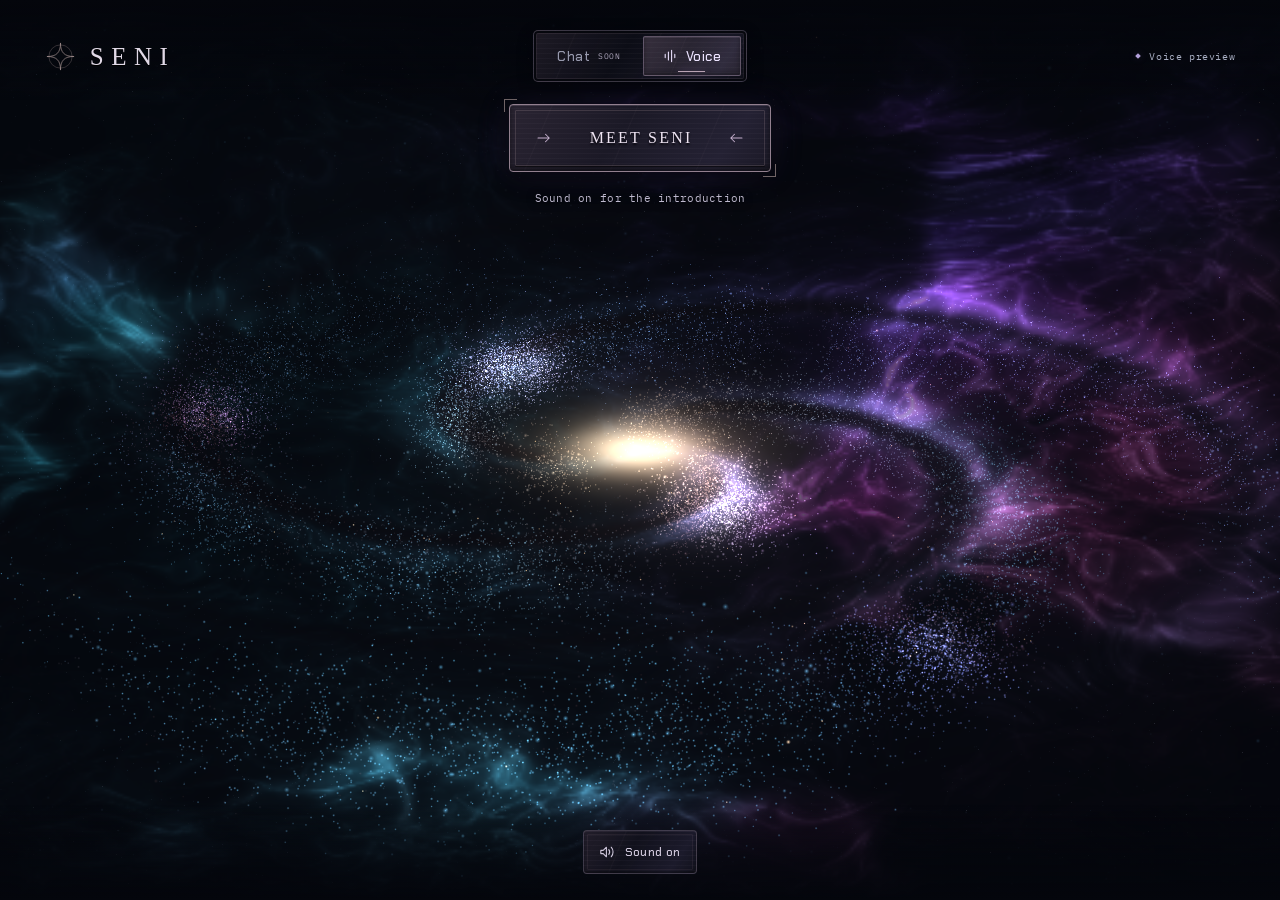
==== commit ba8bcb56: "Add Surprise Me forms to Seni landing" ====
--- a/index.html
+++ b/index.html
@@ -44,6 +44,7 @@
       <span class="presence-line" aria-hidden="true"></span>
       <p id="presence-title">Seni is here</p>
       <p class="presence-note" id="presence-note">Live conversation is coming soon</p>
+      <p class="form-error" id="form-error" role="alert" hidden></p>
     </div>
     <div class="voice-controls" role="group" aria-label="Voice controls">
       <button class="quiet-button" id="return" type="button" aria-label="Return to nebula" hidden>
@@ -53,6 +54,14 @@
       <button class="quiet-button" id="replay" type="button" aria-label="Replay introduction" hidden>
         <svg viewBox="0 0 20 20" aria-hidden="true"><path d="M4 7a6 6 0 1 1 0 6M4 3v4h4"/></svg>
         <span class="control-full">Replay introduction</span><span class="control-short" aria-hidden="true">Replay</span>
+      </button>
+      <button class="quiet-button" id="back-face" type="button" hidden>
+        <svg viewBox="0 0 20 20" aria-hidden="true"><path d="M8 4 2 10l6 6M2 10h16"/></svg>
+        Back to Seni
+      </button>
+      <button class="quiet-button surprise-button" id="surprise" type="button" hidden>
+        <svg viewBox="0 0 20 20" aria-hidden="true"><path d="m10 2 2 6 6 2-6 2-2 6-2-6-6-2 6-2Z"/></svg>
+        Surprise me
       </button>
       <button class="quiet-button sound-button" id="sound" type="button" aria-pressed="false" aria-label="Mute sound" disabled>
         <svg viewBox="0 0 20 20" aria-hidden="true"><path d="m8 4-4 4H1v4h3l4 4V4Z"/><g class="sound-waves"><path d="M11 7a5 5 0 0 1 0 6m3-9a9 9 0 0 1 0 12"/></g><path class="sound-cross" d="m12 7 6 6m0-6-6 6"/></svg>
--- a/css/landing.css
+++ b/css/landing.css
@@ -105,6 +105,7 @@
 .presence-line::after { content: ''; position: absolute; width: 5px; height: 5px; left: calc(50% - 2.5px); top: -2px; border: 1px solid #bba7bc; background: #0d0c16; transform: rotate(45deg); box-shadow: 0 0 8px rgb(195 163 246 / 20%); }
 .presence p { margin: 0; font: 400 17px/1.3 var(--inscription); letter-spacing: .11em; text-transform: uppercase; color: #e2d6e9; }
 .presence .presence-note { margin-top: 7px; color: var(--soft); font: 10px/1.6 var(--mono); letter-spacing: .01em; text-transform: none; }
+.presence .form-error { max-width: 340px; margin: 8px auto 0; color: #e5c2b0; font: 10px/1.6 var(--mono); letter-spacing: 0; text-transform: none; }
 .voice-controls { display: flex; justify-content: center; align-items: center; flex-wrap: wrap; gap: 8px 12px; pointer-events: auto; }
 .quiet-button {
   position: relative; display: inline-flex; align-items: center; justify-content: center; gap: 9px;
@@ -118,6 +119,7 @@
 .quiet-button:not(:disabled):active { background-color: #0b0b14; box-shadow: inset 0 2px 5px #050509; }
 .quiet-button:disabled { color: #747988; opacity: .65; }
 .quiet-button svg { width: 16px; height: 16px; }
+.surprise-button { border-color: rgb(180 150 186 / 48%); color: #e8dcef; }
 .control-short { display: none; }
 .sound-cross { display: none; }
 .sound-button[aria-pressed="true"] .sound-waves { display: none; }
@@ -132,11 +134,16 @@
   .mode-switch { grid-column: 1 / -1; grid-row: 2; justify-self: center; }
   .meet-button { min-width: 248px; min-height: 64px; font-size: 15px; padding: 20px; }
   .experience-footer { gap: 16px; padding-bottom: calc(20px + env(safe-area-inset-bottom, 0px)); }
-  .voice-controls { max-width: 380px; gap: 8px; }
+  .voice-controls { max-width: 440px; gap: 8px; }
   .quiet-button { padding: 10px 11px; font-size: 11px; }
   .control-full { display: none; }
   .control-short { display: inline; }
   .presence .presence-note { font-size: 9px; }
+}
+@media (max-width: 460px) {
+  body:is([data-phase="present"], [data-phase="changing-form"]) .voice-controls {
+    display: grid; grid-template-columns: repeat(2, minmax(0, 1fr)); width: min(280px, 100%);
+  }
 }
 @media (max-height: 530px) and (min-width: 621px) {
   .masthead { padding-top: calc(14px + env(safe-area-inset-top, 0px)); }
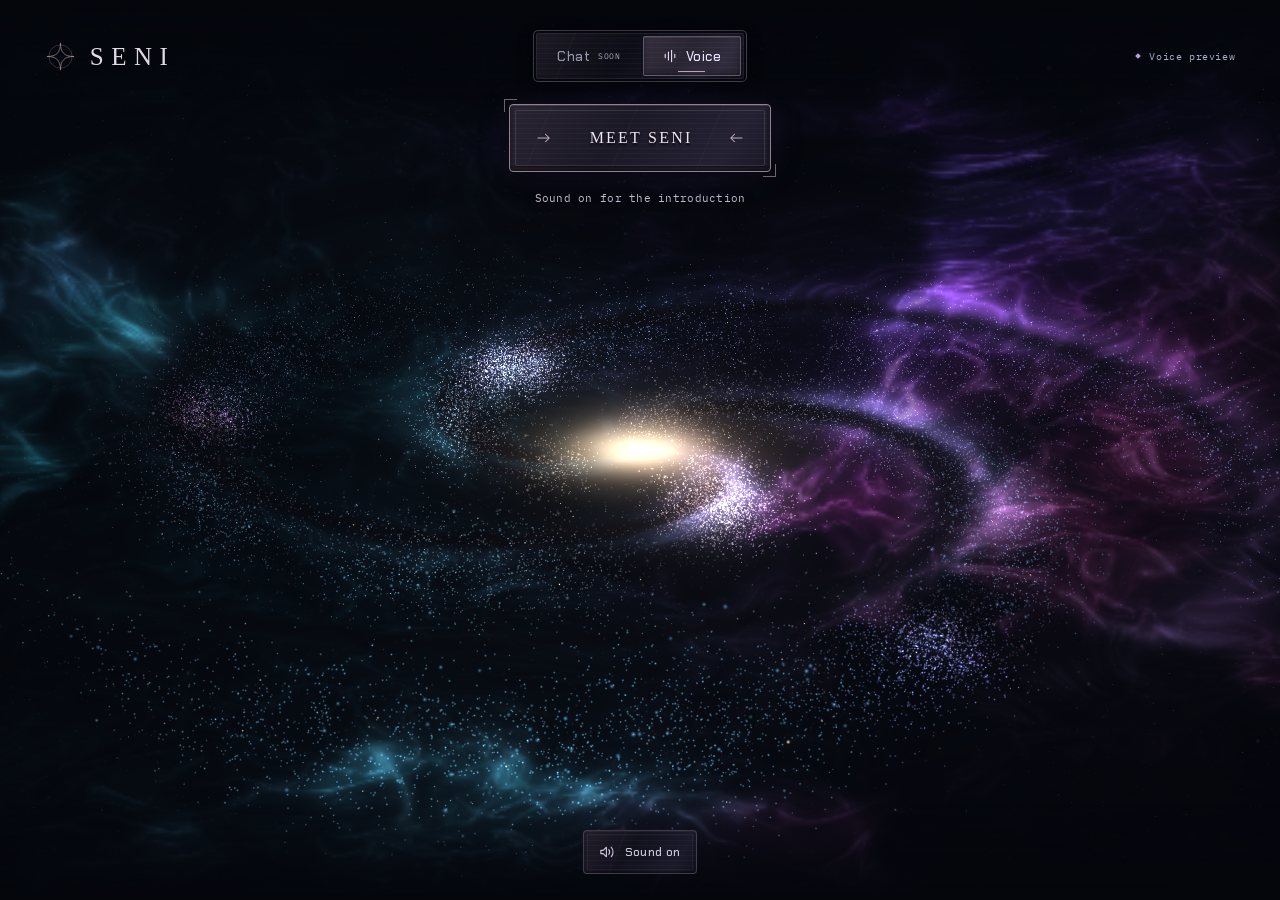
==== commit 1c79137d: "Connect landing voice mode to ElevenLabs agent" ====
--- a/index.html
+++ b/index.html
@@ -55,6 +55,18 @@
         <svg viewBox="0 0 20 20" aria-hidden="true"><path d="M4 7a6 6 0 1 1 0 6M4 3v4h4"/></svg>
         <span class="control-full">Replay introduction</span><span class="control-short" aria-hidden="true">Replay</span>
       </button>
+      <button class="quiet-button talk-button" id="talk" type="button" hidden>
+        <svg viewBox="0 0 20 20" aria-hidden="true"><path d="M4 8v4m4-7v10m4-12v14m4-9v4"/></svg>
+        Talk to Seni
+      </button>
+      <button class="quiet-button" id="end-conversation" type="button" aria-label="End conversation" hidden>
+        <svg viewBox="0 0 20 20" aria-hidden="true"><rect x="5" y="5" width="10" height="10" rx="1"/></svg>
+        <span class="control-full">End conversation</span><span class="control-short" aria-hidden="true">End</span>
+      </button>
+      <button class="quiet-button mic-button" id="mic" type="button" aria-pressed="false" aria-label="Mute microphone" hidden>
+        <svg viewBox="0 0 20 20" aria-hidden="true"><rect x="7" y="2" width="6" height="10" rx="3"/><path d="M4 9a6 6 0 0 0 12 0m-6 6v3m-3 0h6"/><path class="mic-cross" d="m3 3 14 14"/></svg>
+        <span id="mic-label">Mic on</span>
+      </button>
       <button class="quiet-button" id="back-face" type="button" hidden>
         <svg viewBox="0 0 20 20" aria-hidden="true"><path d="M8 4 2 10l6 6M2 10h16"/></svg>
         Back to Seni
--- a/css/landing.css
+++ b/css/landing.css
@@ -119,9 +119,11 @@
 .quiet-button:not(:disabled):active { background-color: #0b0b14; box-shadow: inset 0 2px 5px #050509; }
 .quiet-button:disabled { color: #747988; opacity: .65; }
 .quiet-button svg { width: 16px; height: 16px; }
-.surprise-button { border-color: rgb(180 150 186 / 48%); color: #e8dcef; }
+.surprise-button, .talk-button { border-color: rgb(180 150 186 / 48%); color: #e8dcef; }
 .control-short { display: none; }
-.sound-cross { display: none; }
+.sound-cross, .mic-cross { display: none; }
+.mic-button[aria-pressed="true"] { color: #e5c2b0; border-color: rgb(197 149 134 / 48%); }
+.mic-button[aria-pressed="true"] .mic-cross { display: block; }
 .sound-button[aria-pressed="true"] .sound-waves { display: none; }
 .sound-button[aria-pressed="true"] .sound-cross { display: block; }
 .sr-only { position: absolute; width: 1px; height: 1px; padding: 0; margin: -1px; overflow: hidden; clip-path: inset(50%); white-space: nowrap; border: 0; }
@@ -141,7 +143,7 @@
   .presence .presence-note { font-size: 9px; }
 }
 @media (max-width: 460px) {
-  body:is([data-phase="present"], [data-phase="changing-form"]) .voice-controls {
+  body:is([data-phase="present"], [data-phase="changing-form"], [data-phase="connecting"], [data-phase="listening"], [data-phase="speaking"]) .voice-controls {
     display: grid; grid-template-columns: repeat(2, minmax(0, 1fr)); width: min(280px, 100%);
   }
 }
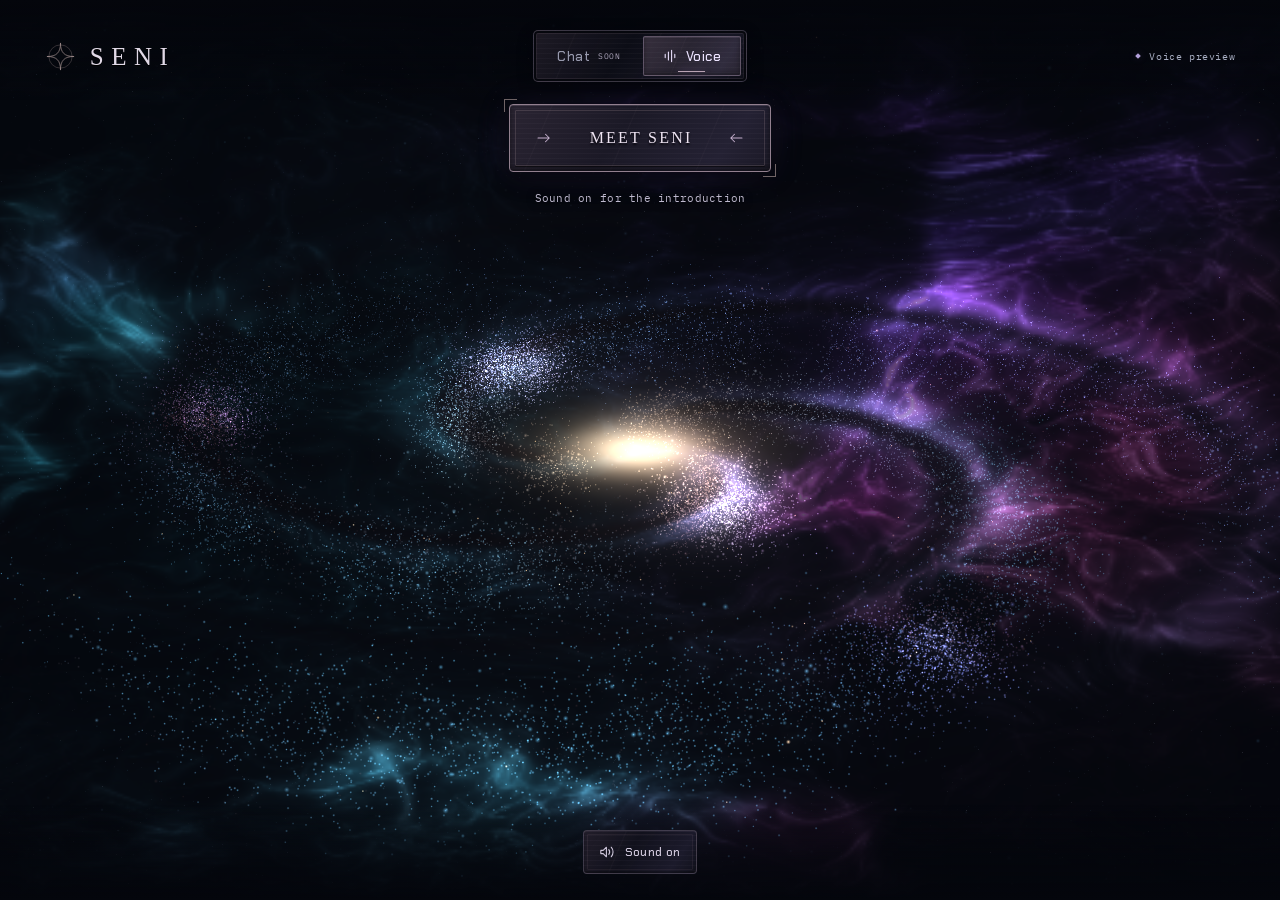
==== commit 881398a3: "Lock approved mood performances and save pending Seni updates Add coordinated Thoughtful, Curious, C" ====
--- a/index.html
+++ b/index.html
@@ -6,11 +6,11 @@
   <meta name="theme-color" content="#04060c">
   <meta name="description" content="Meet Seni, a voice and a cloud of light.">
   <title>Seni · A presence in the light</title>
-  <link rel="stylesheet" href="./css/landing.css">
+  <link rel="stylesheet" href="./css/landing.css?v=20261010-capture">
   <script type="importmap">
     { "imports": { "three": "./js/vendor/three.module.js", "three/addons/": "./js/vendor/addons/" } }
   </script>
-  <script type="module" src="./js/landing.js"></script>
+  <script type="module" src="./js/landing.js?v=20261010-capture"></script>
 </head>
 <body data-phase="booting">
   <canvas id="stage" aria-label="A living nebula of light, becoming Seni's face"></canvas>
@@ -80,6 +80,11 @@
         <span id="sound-label">Sound on</span>
       </button>
     </div>
+    <div class="capture-controls" id="capture-controls" role="group" aria-label="Reply capture" hidden>
+      <label><input id="capture-replies" type="checkbox" checked> Capture replies</label>
+      <button class="quiet-button" id="download-replies" type="button" disabled>Download text</button>
+      <button class="quiet-button" id="download-captures" type="button" disabled>Download captures (0)</button>
+    </div>
     <p class="sr-only" id="status" role="status" aria-live="polite">Preparing Seni.</p>
   </footer>
   <noscript><p class="no-script">Seni needs JavaScript to bring her particles to life.</p></noscript>
--- a/css/landing.css
+++ b/css/landing.css
@@ -107,6 +107,10 @@
 .presence .presence-note { margin-top: 7px; color: var(--soft); font: 10px/1.6 var(--mono); letter-spacing: .01em; text-transform: none; }
 .presence .form-error { max-width: 340px; margin: 8px auto 0; color: #e5c2b0; font: 10px/1.6 var(--mono); letter-spacing: 0; text-transform: none; }
 .voice-controls { display: flex; justify-content: center; align-items: center; flex-wrap: wrap; gap: 8px 12px; pointer-events: auto; }
+.capture-controls { display: flex; justify-content: center; align-items: center; flex-wrap: wrap; gap: 8px 12px; pointer-events: auto; }
+.capture-controls label { display: flex; align-items: center; gap: 7px; font: 10px var(--mono); color: var(--soft); }
+.capture-controls input { accent-color: var(--violet); }
+.capture-controls .quiet-button { min-height: 36px; padding: 8px 12px; font-size: 10px; }
 .quiet-button {
   position: relative; display: inline-flex; align-items: center; justify-content: center; gap: 9px;
   min-height: 44px; padding: 11px 16px; border-radius: 4px; border: 1px solid var(--border);
